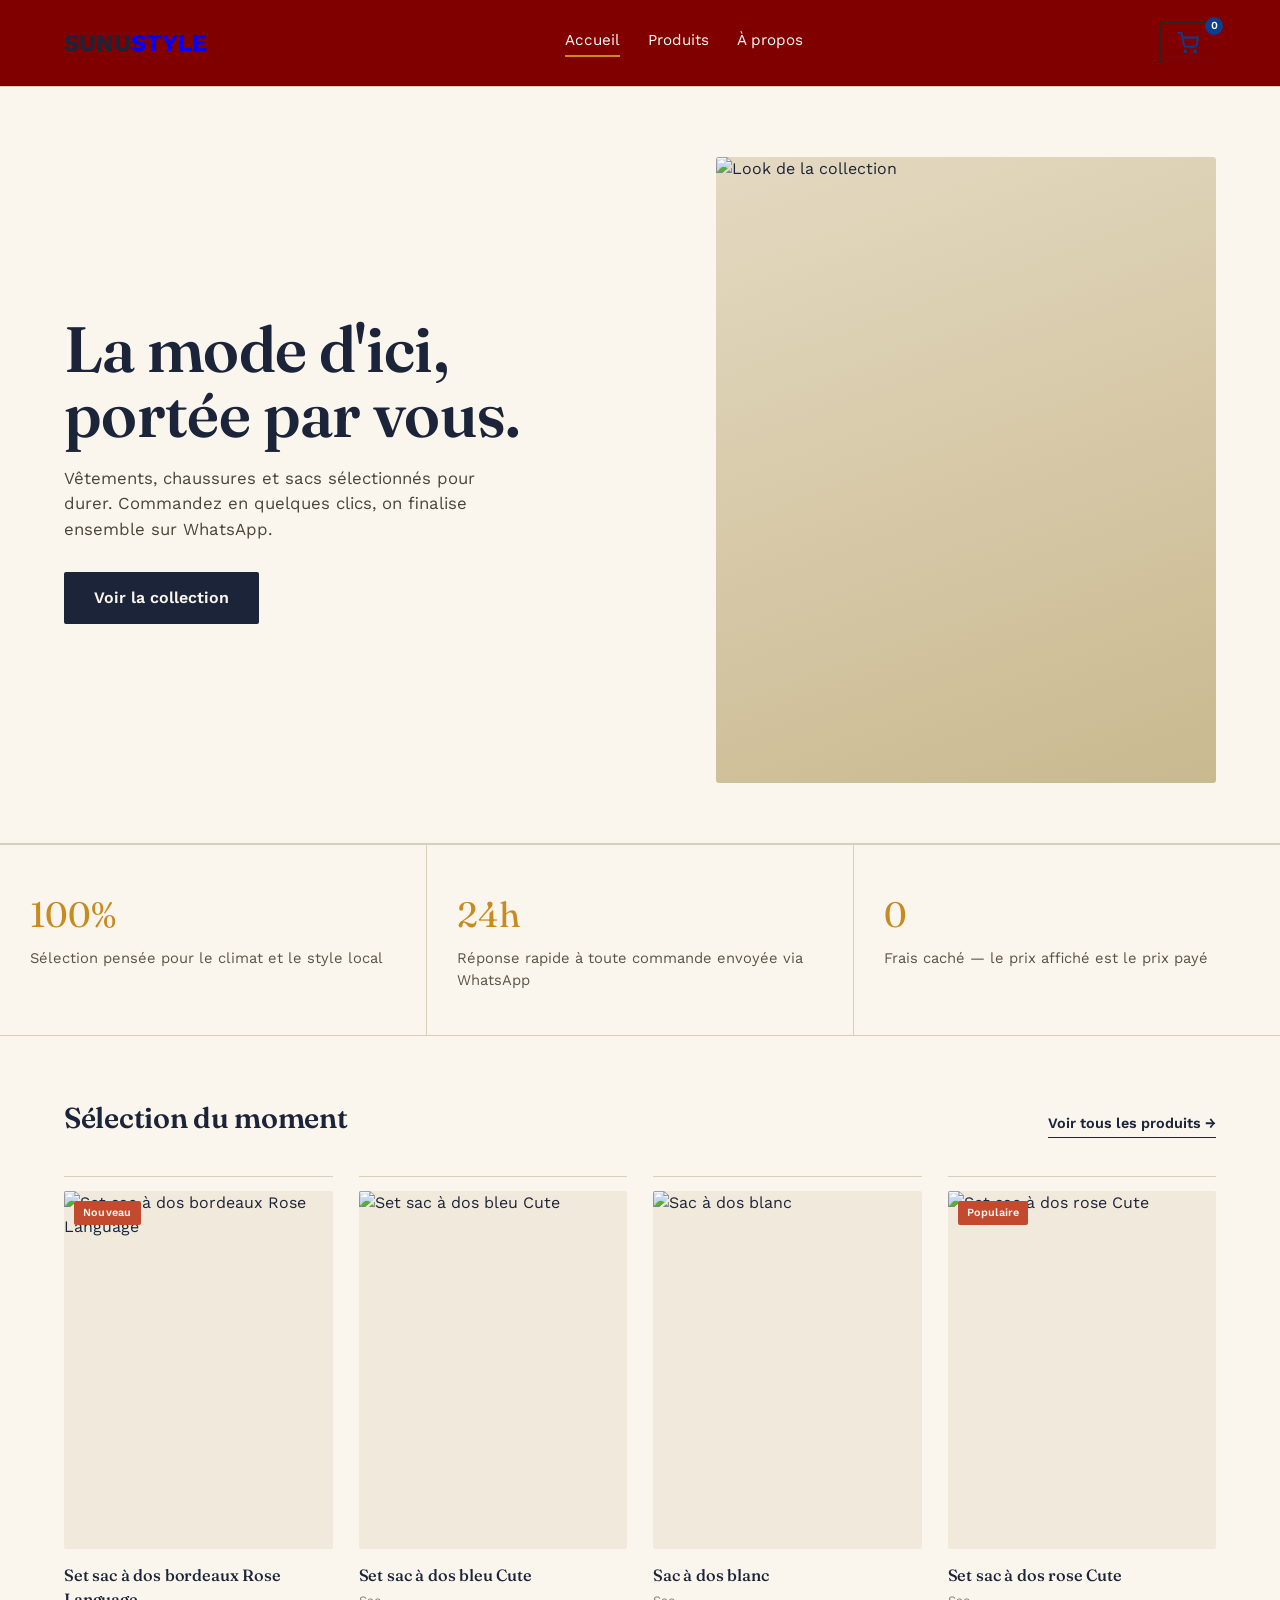
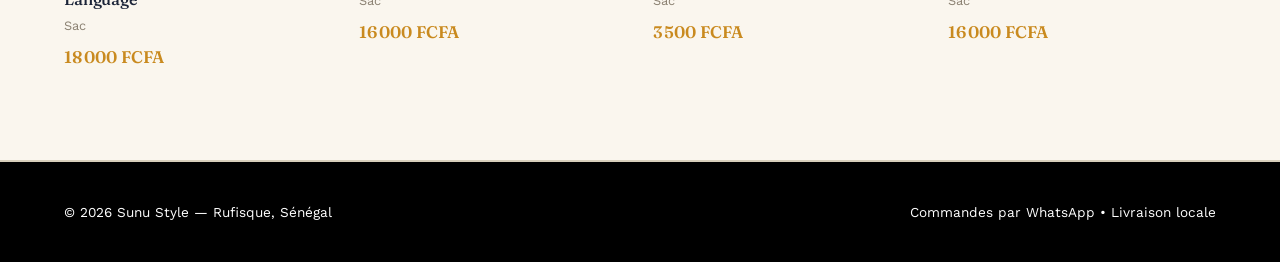
==== index.html @ f4cf9261 "Add files via upload" ====
<!DOCTYPE html>
<html lang="fr">
<head>
<meta charset="UTF-8">
<meta name="viewport" content="width=device-width, initial-scale=1.0">
<title>SUNU STYLE — Vêtements, Chaussures & Sacs</title>
<link rel="preconnect" href="https://fonts.googleapis.com">
<link rel="preconnect" href="https://fonts.gstatic.com" crossorigin>
<link href="https://fonts.googleapis.com/css2?family=Fraunces:opsz,wght@9..144,400;9..144,500;9..144,600;9..144,700&family=Work+Sans:wght@400;500;600;700&display=swap" rel="stylesheet">
<link rel="stylesheet" href="style.css">
</head>
<body>

<header>
  <a href="index.html" class="logo">SUNU<span>STYLE</span></a>
  <nav>
    <a href="index.html" class="active">Accueil</a>
    <a href="produit.html">Produits</a>
    <a href="apropos.html">À propos</a>
  </nav>
  <a href="produit.html" class="cart-btn" aria-label="Panier">
    <svg xmlns="http://www.w3.org/2000/svg" width="22" height="22" viewBox="0 0 24 24" fill="none" stroke="currentColor" stroke-width="2" stroke-linecap="round" stroke-linejoin="round">
      <circle cx="9" cy="21" r="1"/>
      <circle cx="20" cy="21" r="1"/>
      <path d="M1 1h4l2.68 13.39a2 2 0 0 0 2 1.61h9.72a2 2 0 0 0 2-1.61L23 6H6"/>
    </svg>
    <span id="cart-count">0</span>
  </a>
</header>

<section class="hero">
  <div>
    <h1>La mode d'ici,<br>portée par vous.</h1>
    <p>Vêtements, chaussures et sacs sélectionnés pour durer. Commandez en quelques clics, on finalise ensemble sur WhatsApp.</p>
    <a href="produit.html" class="cta">Voir la collection</a>
  </div>
  <div class="hero-image">
    <img src="images/robe-jaune-fluo.jpeg" alt="Look de la collection">
  </div>
</section>

<section class="promo-band">
  <div class="promo-cell">
    <span class="num">100%</span>
    <p>Sélection pensée pour le climat et le style local</p>
  </div>
  <div class="promo-cell">
    <span class="num">24h</span>
    <p>Réponse rapide à toute commande envoyée via WhatsApp</p>
  </div>
  <div class="promo-cell">
    <span class="num">0</span>
    <p>Frais caché — le prix affiché est le prix payé</p>
  </div>
</section>

<section class="featured">
  <div class="featured-head">
    <h2>Sélection du moment</h2>
    <a href="produit.html" class="see-all">Voir tous les produits →</a>
  </div>
  <div class="grid" id="featured-grid"></div>
</section>

<footer>
  <div>© 2026 Sunu Style — Rufisque, Sénégal</div>
  <div>Commandes par WhatsApp • Livraison locale</div>
</footer>

<script src="script.js"></script>
<script>
  // Affiche 4 produits en avant sur la page d'accueil (lecture seule, pas d'ajout au panier ici)
  const featured = PRODUCTS.slice(0, 4);
  const grid = document.getElementById('featured-grid');
  grid.innerHTML = featured.map(p => `
    <a href="produit.html" class="card" style="display:block;">
      <div class="card-img">
        ${p.tag ? `<span class="tag">${p.tag}</span>` : ""}
        <img src="${p.images[0]}" alt="${p.name}">
      </div>
      <h3>${p.name}</h3>
      <div class="cat">${catLabel(p.cat)}</div>
      <div class="price-row"><span class="price">${fmt(p.price)}</span></div>
    </a>
  `).join("");
</script>

</body>
</html>
---- style.css ----
:root{
    --ink:#1B2438;
    --paper:#FAF6EE;
    --paper-dim:#F1EADC;
    --gold:#C98A1F;
    --coral:#C24A2E;
    --line:#D8CFBB;
    --charcoal:#2A2420;
    --cart-blue:#0B3D91;
  }
  *{box-sizing:border-box;margin:0;padding:0;}
  body{
    background:var(--paper);
    color:var(--ink);
    font-family:'Work Sans',sans-serif;
    line-height:1.5;
    -webkit-font-smoothing:antialiased;
  }
  h1,h2,h3,.display{
    font-family:'Fraunces',serif;
    font-weight:600;
    letter-spacing:-0.01em;
  }
  a{color:inherit;text-decoration:none;}
  button{font-family:inherit;cursor:pointer;border:none;background:none;}
  img{display:block;max-width:100%;}

  /* Header */
  header{
    display:flex;
    align-items:center;
    justify-content:space-between;
    padding:22px 5vw;
    border-bottom:1px solid var(--line);
    position:sticky;
    top:0;
    background:var(--paper);
    z-index:50;
    background-color: maroon;
  }
  .logo{
    font-size:1.5rem;
    font-weight:700;

  }
  .logo span{color: blue;}
  nav{display:flex;gap:28px;font-size:0.95rem;color: white;}
  nav a{position:relative;padding-bottom:4px;}
  nav a.active{border-bottom:2px solid var(--gold);}

  .cart-btn{
    position:relative;
    display:inline-flex;
    align-items:center;
    justify-content:center;
    gap:8px;
    font-size:0.95rem;
    font-weight:600;
    border:1px solid var(--charcoal);
    padding:9px 16px;
    border-radius:2px;
    color: var(--cart-blue);
  }
  .cart-btn #cart-count{
    position:absolute;
    top:-6px;
    right:-8px;
    background:var(--cart-blue);
    color:#fff;
    border-radius:50%;
    min-width:18px;
    height:18px;
    display:flex;align-items:center;justify-content:center;
    font-size:0.68rem;
    padding:1px;
  }

  /* Hero */
  .hero{
    display:grid;
    grid-template-columns:1.1fr 0.9fr;
    align-items:center;
    gap:40px;
    padding:70px 5vw 60px;
    border-bottom:1px solid var(--line);
  }
  .hero h1{
    font-size:clamp(2.4rem,5vw,4rem);
    line-height:1.02;
  }
  .hero p{
    margin-top:20px;
    max-width:46ch;
    font-size:1.05rem;
    color:#4B4438;
  }
  .hero .cta{
    display:inline-block;
    margin-top:30px;
    background:var(--ink);
    color:var(--paper);
    padding:14px 30px;
    font-weight:600;
    border-radius:2px;
  }
  .hero-image{
    aspect-ratio:4/5;
    background:linear-gradient(160deg,#E4D9C1,#C9B98F);
    border-radius:3px;
    overflow:hidden;
  }
  .hero-image img{width:100%;height:100%;object-fit:cover;}

  /* Catalogue */
  .catalog{padding:60px 5vw 90px;}
  .catalog-head{
    display:flex;
    justify-content:space-between;
    align-items:baseline;
    flex-wrap:wrap;
    gap:16px;
    margin-bottom:36px;
  }
  .catalog-head h2{font-size:1.8rem; ;}
  .filters{display:flex;gap:10px;}
  .filters button{
    padding:8px 18px;
    font-size:0.88rem;
    border:1px solid var(--line);
    border-radius:20px;
    color:#5B5344;
  }
  .filters button.active{
    background:var(--ink);
    color:var(--paper);
    border-color:var(--ink);
  }
  .grid{
    display:grid;
    grid-template-columns:repeat(auto-fill,minmax(230px,1fr));
    gap:34px 26px;
  }
  .card{border-top:1px solid var(--line);padding-top:14px;}
  .card-img{
    aspect-ratio:3/4;
    background:var(--paper-dim);
    overflow:hidden;
    border-radius:2px;
    margin-bottom:14px;
    position:relative;
  }
  .card-img img{width:100%;height:100%;object-fit:cover;transition:transform .4s ease;}
  .card:hover .card-img img{transform:scale(1.04);}
  .tag{
    position:absolute;top:10px;left:10px;
    background:var(--coral);color:var(--paper);
    font-size:0.68rem;font-weight:600;
    padding:4px 9px;border-radius:2px;
    letter-spacing:.02em;
  }
  .gallery-arrow{
    position:absolute;
    top:50%;
    transform:translateY(-50%);
    width:28px;height:28px;
    border-radius:50%;
    background:rgba(250,246,238,.9);
    color:var(--ink);
    font-size:1.1rem;
    line-height:1;
    display:flex;align-items:center;justify-content:center;
    opacity:0;
    transition:opacity .2s;
  }
  .card-img:hover .gallery-arrow{opacity:1;}
  .gallery-prev{left:8px;}
  .gallery-next{right:8px;}
  .gallery-dots{
    position:absolute;
    bottom:10px;left:50%;
    transform:translateX(-50%);
    display:flex;gap:5px;
  }
  .gallery-dot{
    width:5px;height:5px;
    border-radius:50%;
    background:rgba(250,246,238,.6);
    transition:background .2s, width .2s;
  }
  .gallery-dot.active{background:var(--paper);width:14px;border-radius:3px;}

  .card h3{font-size:1.02rem;font-weight:500;margin-bottom:4px;}
  .card .cat{font-size:0.8rem;color:#8A8071;margin-bottom:8px;}
  .price-row{
    display:flex;justify-content:space-between;align-items:center;
    margin-top:10px;
  }
  .price{font-family:'Fraunces',serif;font-weight:600;color:var(--gold);font-size:1.05rem;}
  .size-select{
    font-size:0.82rem;
    padding:6px 8px;
    border:1px solid var(--line);
    border-radius:2px;
    background:var(--paper);
  }

  /* Stock — affiché sous la ligne prix/taille */
  .stock-info{
    font-size:12px;
    font-weight:600;
    color:#4B4438;
    margin-top:6px;
  }
  .stock-info.stock-low{color:var(--coral);}
  .stock-warning{
    font-size:12px;
    font-weight:600;
    color:var(--coral);
    margin-top:6px;
  }

  .add-btn{
    width:100%;
    margin-top:12px;
    padding:11px;
    border:1px solid var(--charcoal);
    font-size:0.88rem;
    font-weight:600;
    border-radius:2px;
    transition:background .2s, color .2s;
  }
  .add-btn:hover{background:var(--ink);color:var(--paper);}
  .add-btn.added{background:var(--gold);border-color:var(--gold);color:var(--paper);}
  .add-btn:disabled{
    opacity:.5;
    cursor:not-allowed;
  }
  .add-btn:disabled:hover{background:none;color:var(--ink);}

  /* Cart drawer */
  .overlay{
    position:fixed;inset:0;background:rgba(27,36,56,.35);
    opacity:0;pointer-events:none;transition:opacity .25s;
    z-index:90;
  }
  .overlay.open{opacity:1;pointer-events:auto;}
  .drawer{
    position:fixed;top:0;right:0;bottom:0;
    width:min(420px,92vw);
    background:var(--paper);
    box-shadow:-6px 0 24px rgba(0,0,0,.12);
    transform:translateX(100%);
    transition:transform .3s ease;
    z-index:100;
    display:flex;flex-direction:column;
  }
  .drawer.open{transform:translateX(0);}
  .drawer-head{
    display:flex;justify-content:space-between;align-items:center;
    padding:22px 24px;border-bottom:1px solid var(--line);
  }
  .drawer-head h2{font-size:1.3rem;}
  .close-btn{font-size:1.4rem;line-height:1;}
  .drawer-items{flex:1;overflow-y:auto;padding:18px 24px;}
  .empty-cart{color:#8A8071;font-size:0.92rem;margin-top:20px;}
  .drawer-item{
    display:flex;gap:14px;padding:14px 0;border-bottom:1px solid var(--line);
  }
  .drawer-item img{width:64px;height:80px;object-fit:cover;border-radius:2px;}
  .di-info{flex:1;}
  .di-info h4{font-size:0.92rem;font-weight:500;}
  .di-info .meta{font-size:0.78rem;color:#8A8071;margin:2px 0 6px;}
  .qty-row{display:flex;align-items:center;gap:10px;}
  .qty-row button{
    width:22px;height:22px;border:1px solid var(--line);border-radius:50%;
    font-size:0.85rem;display:flex;align-items:center;justify-content:center;
  }
  .qty-row button:disabled{opacity:.4;cursor:not-allowed;}
  .remove-btn{font-size:0.76rem;color:var(--coral);margin-top:6px;}
  .drawer-footer{padding:20px 24px;border-top:1px solid var(--line);}
  .total-row{
    display:flex;justify-content:space-between;font-weight:600;
    font-size:1.05rem;margin-bottom:16px;
  }
  .customer-input{
    width:100%;
    padding:12px 14px;
    margin-bottom:14px;
    border:1px solid var(--line);
    border-radius:2px;
    font-family:inherit;
    font-size:0.9rem;
    background:var(--paper);
    color:var(--ink);
  }
  .customer-input::placeholder{color:#8A8071;}
  .customer-input.input-error{
    border-color:var(--coral);
  }
  .customer-input.input-error::placeholder{color:var(--coral);}

  .checkout-btn{
    width:100%;padding:15px;
    background:#25D366;color:#fff;
    font-weight:600;font-size:0.95rem;
    border-radius:2px;
    display:flex;align-items:center;justify-content:center;gap:8px;
  }
  .checkout-btn:disabled{background:#c9c2b3;color:#8A8071;}
  .checkout-note{font-size:0.76rem;color:#8A8071;margin-top:10px;text-align:center;}

  footer{
    padding:40px 5vw;
    border-top:1px solid var(--line);
    display:flex;justify-content:space-between;flex-wrap:wrap;gap:16px;
    font-size:0.85rem;color:white;
    background-color: black;
  }

  /* Page d'accueil */
  .featured{padding:60px 5vw 90px;border-bottom:1px solid var(--line);}
  .featured-head{display:flex;justify-content:space-between;align-items:baseline;margin-bottom:36px;flex-wrap:wrap;gap:12px;}
  .featured-head h2{font-size:1.8rem;}
  .see-all{font-size:0.9rem;font-weight:600;border-bottom:1px solid var(--charcoal);padding-bottom:2px;}
  .promo-band{
    display:grid;grid-template-columns:repeat(3,1fr);gap:1px;
    background:var(--line);
    border-top:1px solid var(--line);border-bottom:1px solid var(--line);
  }
  .promo-cell{
    background:var(--paper);padding:44px 30px;text-align:left;
  }
  .promo-cell .num{font-family:'Fraunces',serif;font-size:2.2rem;color:var(--gold);display:block;margin-bottom:6px;}
  .promo-cell p{font-size:0.92rem;color:#5B5344;}

  /* Page à propos */
  .about-hero{
    position:relative;
    padding:110px 5vw;
    border-bottom:1px solid var(--line);
    max-width:none;
    background:
      linear-gradient(180deg, rgba(27,36,56,.25), rgba(27,36,56,.45)),
      url('images/robe-bleue.jpeg') center/cover no-repeat;
    color:var(--paper);
  }
  .about-hero-inner{max-width:70ch;}
  .about-hero h1{font-size:clamp(2rem,4.5vw,3.2rem);margin-bottom:20px;color:var(--paper);text-shadow:0 2px 12px rgba(0,0,0,.35);}
  .about-hero p{font-size:1.05rem;color:#F5F1E6;text-shadow:0 1px 8px rgba(0,0,0,.35);}
  .about-section{padding:60px 5vw;border-bottom:1px solid var(--line);}
  .about-section h2{font-size:1.5rem;margin-bottom:22px;}
  .values-grid{display:grid;grid-template-columns:repeat(3,1fr);gap:30px;}
  .value-card{border-top:1px solid var(--line);padding-top:16px;}
  .value-card h3{font-size:1.05rem;font-weight:600;margin-bottom:8px;font-family:'Work Sans',sans-serif;}
  .value-card p{font-size:0.92rem;color:#5B5344;}
  .contact-block{
    display:flex;gap:60px;flex-wrap:wrap;
  }
  .contact-item{min-width:200px;}
  .contact-item .label{font-size:0.78rem;text-transform:uppercase;letter-spacing:.05em;color:#8A8071;margin-bottom:6px;}
  .contact-item .val{font-size:1.05rem;font-family:'Fraunces',serif;font-weight:500;}

  @media(max-width:760px){
    .hero{grid-template-columns:1fr;padding:44px 6vw;}
    header{padding:16px 6vw;}
    nav{display:none;}
    .catalog{padding:44px 6vw;}
    .featured{padding:44px 6vw;}
    .promo-band{grid-template-columns:1fr;}
    .about-hero,.about-section{padding:44px 6vw;}
    .values-grid{grid-template-columns:1fr;}
    .contact-block{gap:30px;}
  }

  /* Reçu de commande */
  .receipt-overlay{
    position:fixed;inset:0;background:rgba(27,36,56,.5);
    opacity:0;pointer-events:none;transition:opacity .25s;
    z-index:190;
  }
  .receipt-overlay.open{opacity:1;pointer-events:auto;}
  .receipt-modal{
    position:fixed;
    top:5vh;left:50%;
    transform:translateX(-50%) scale(.96);
    width:min(440px,90vw);
    max-height:90vh;
    background:var(--paper);
    border-radius:4px;
    box-shadow:0 12px 40px rgba(0,0,0,.22);
    opacity:0;pointer-events:none;
    transition:opacity .25s, transform .25s;
    z-index:200;
    display:flex;flex-direction:column;
    overflow:hidden;
  }
  .receipt-modal.open{
    opacity:1;pointer-events:auto;
    transform:translateX(-50%) scale(1);
  }
  .receipt-close{
    position:absolute;
    top:12px;right:16px;
    font-size:1.4rem;
    z-index:2;
    color:#8A8071;
  }
  .receipt-body{padding:26px 24px 10px;overflow-y:auto;flex:1;min-height:0;}

  .invoice-top{
    display:flex;justify-content:space-between;align-items:flex-start;
    gap:16px;margin-bottom:6px;
  }
  .invoice-brand{
    font-family:'Fraunces',serif;
    font-weight:700;
    font-size:1.25rem;
    color:var(--cart-blue);
    text-align:right;
    white-space:nowrap;
  }
  .invoice-title-block{text-align:left;}
  .invoice-title{
    font-family:'Fraunces',serif;
    font-weight:700;
    font-size:1.15rem;
    letter-spacing:.04em;
    margin-bottom:6px;
  }
  .invoice-meta-line{font-size:0.78rem;color:#5B5344;}

  .invoice-divider{border-top:1px solid var(--line);margin:16px 0;}

  .invoice-client-title{
    font-size:0.72rem;font-weight:700;text-transform:uppercase;
    letter-spacing:.05em;color:#8A8071;margin-bottom:8px;
  }
  .invoice-client-row{font-size:0.88rem;margin-bottom:4px;}
  .invoice-client-row .label{font-weight:600;margin-right:4px;}

  .invoice-table{width:100%;border-collapse:collapse;margin-top:18px;}
  .invoice-table thead th{
    text-align:left;
    font-size:0.7rem;text-transform:uppercase;letter-spacing:.04em;
    color:#8A8071;font-weight:600;
    padding:0 0 8px 16px;border-bottom:1px solid var(--line);
  }
  .invoice-table thead th:first-child{padding-left:0;}
  .invoice-table thead th:nth-child(3),
  .invoice-table tbody td:nth-child(3){
    width:40px;
  }
  .invoice-table thead th:nth-child(2),
  .invoice-table thead th:nth-child(3),
  .invoice-table thead th:nth-child(4){text-align:right;}
  .invoice-table tbody td{
    font-size:0.86rem;padding:10px 0 10px 16px;border-bottom:1px solid var(--line);
    vertical-align:top;
  }
  .invoice-table tbody td:first-child{padding-left:0;}
  .invoice-table tbody td:nth-child(2),
  .invoice-table tbody td:nth-child(3),
  .invoice-table tbody td:nth-child(4){text-align:right;white-space:nowrap;}
  .ri-meta{font-size:0.76rem;color:#8A8071;}

  .invoice-total-row{
    display:flex;justify-content:flex-end;align-items:baseline;gap:6px;
    font-weight:700;font-size:1.05rem;
    margin-top:14px;
  }

  .invoice-footer-text{
    text-align:center;font-size:0.8rem;color:#8A8071;
    margin:6px 0 6px;
  }
  .invoice-footer-text p{margin-bottom:4px;}

  .receipt-footer{
    padding:18px 22px 22px;
    border-top:1px solid var(--line);
    display:flex;flex-direction:column;gap:10px;
  }
  .print-btn{
    width:100%;padding:13px;
    border:1px solid var(--charcoal);
    font-size:0.88rem;font-weight:600;
    border-radius:2px;
  }
  .print-btn:hover{background:var(--ink);color:var(--paper);}

  @media print{
    body *{visibility:hidden;}
    .receipt-modal, .receipt-modal *{visibility:visible;}
    .receipt-modal{
      position:absolute;top:0;left:0;transform:none;
      width:100%;max-height:none;box-shadow:none;border-radius:0;
    }
    .receipt-footer{display:none;}
  }
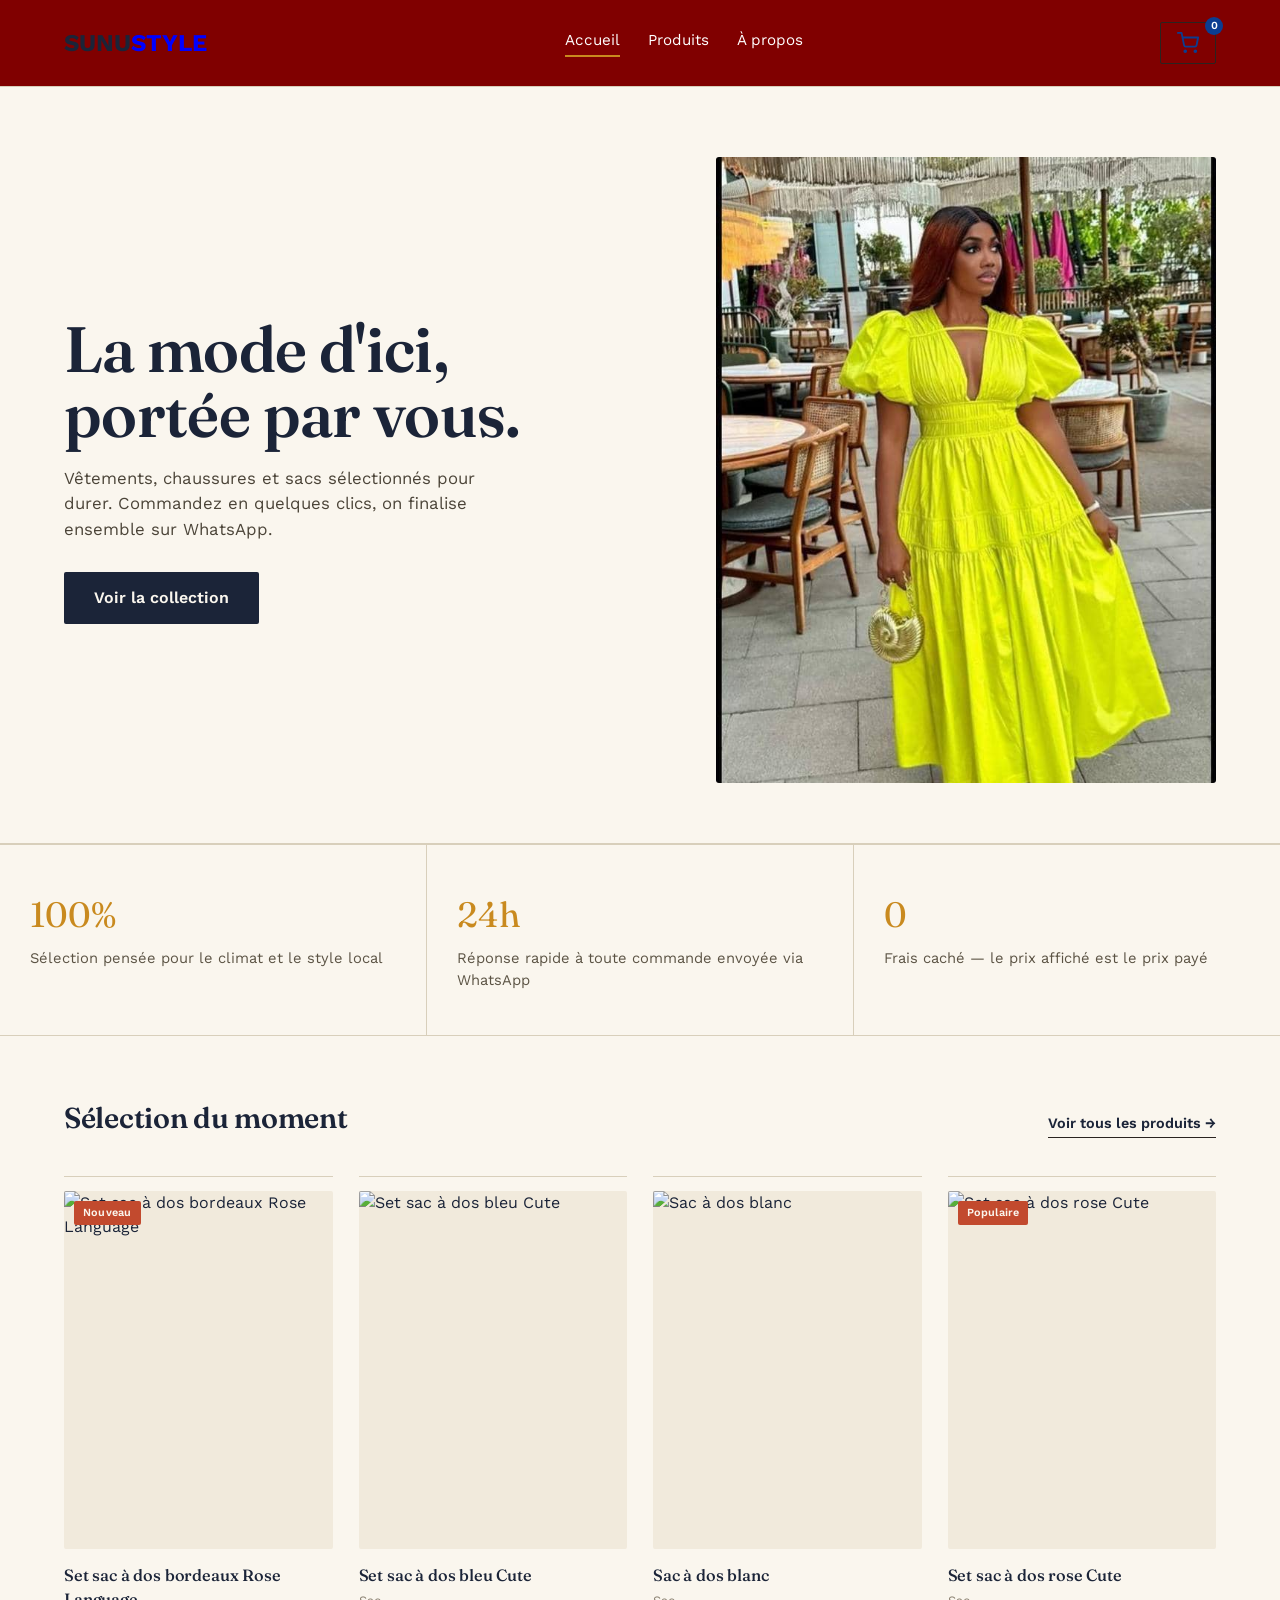
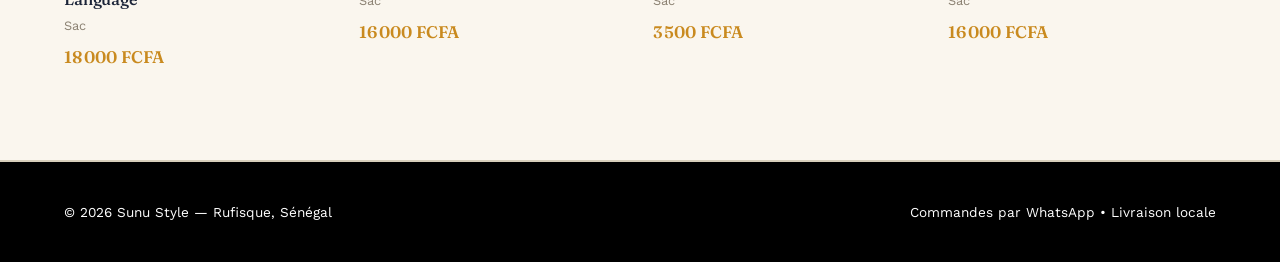
==== commit c0347de1: "Add files via upload" ====
--- a/index.html
+++ b/index.html
@@ -35,7 +35,7 @@
     <a href="produit.html" class="cta">Voir la collection</a>
   </div>
   <div class="hero-image">
-    <img src="images/robe-jaune-fluo.jpeg" alt="Look de la collection">
+    <img src="robe-jaune-fluo.jpeg" alt="Look de la collection">
   </div>
 </section>
 
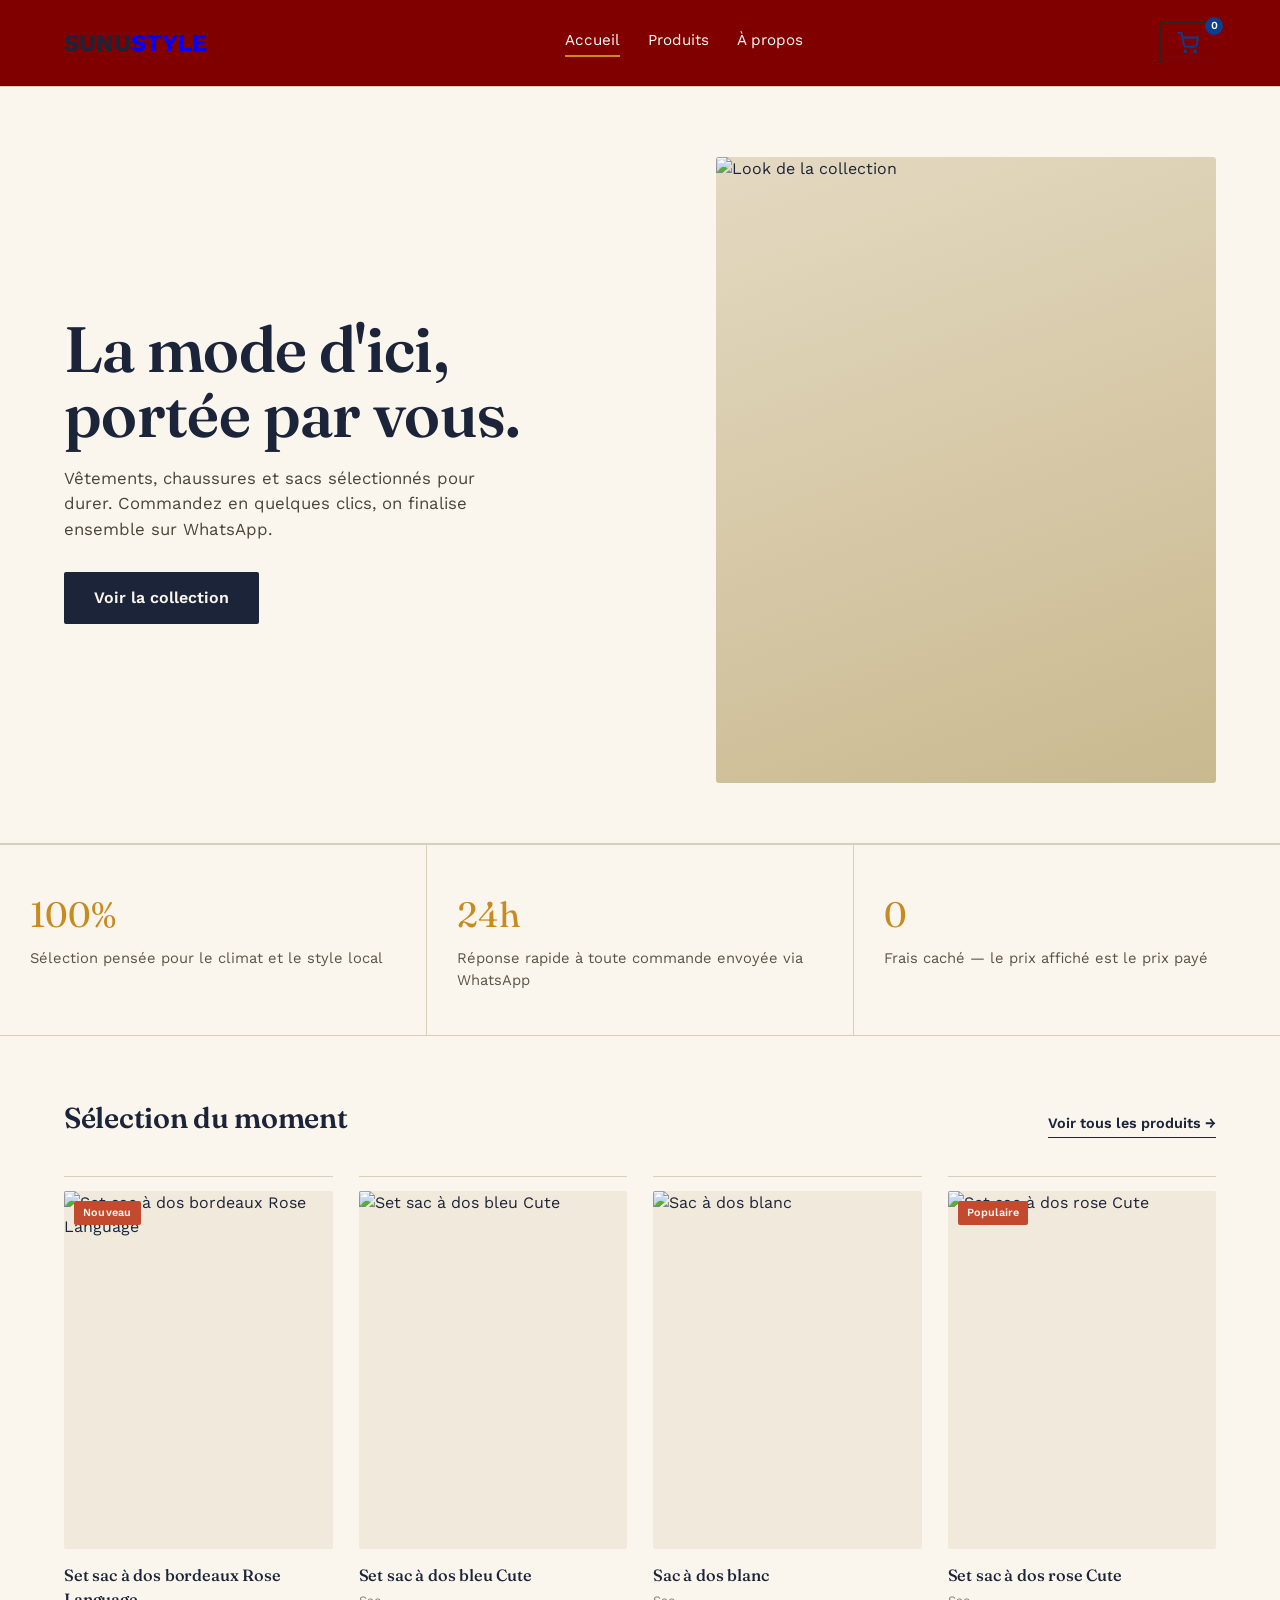
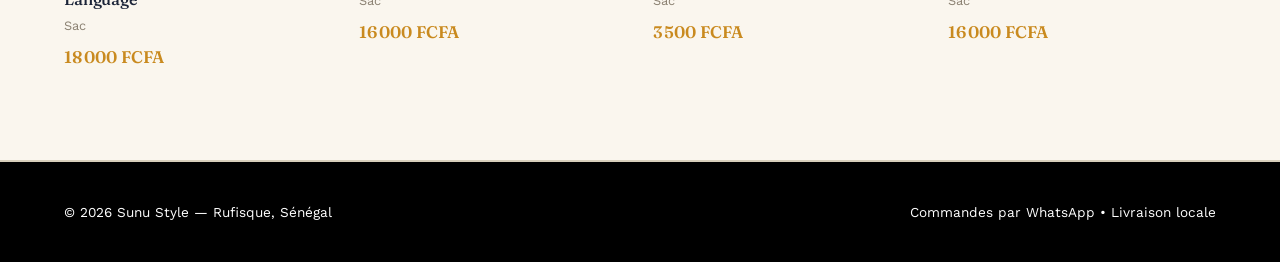
==== commit 8887e29f: "Add files via upload" ====
--- a/index.html
+++ b/index.html
@@ -35,7 +35,7 @@
     <a href="produit.html" class="cta">Voir la collection</a>
   </div>
   <div class="hero-image">
-    <img src="robe-jaune-fluo.jpeg" alt="Look de la collection">
+    <img src="images/robe-jaune-fluo.jpeg" alt="Look de la collection">
   </div>
 </section>
 
